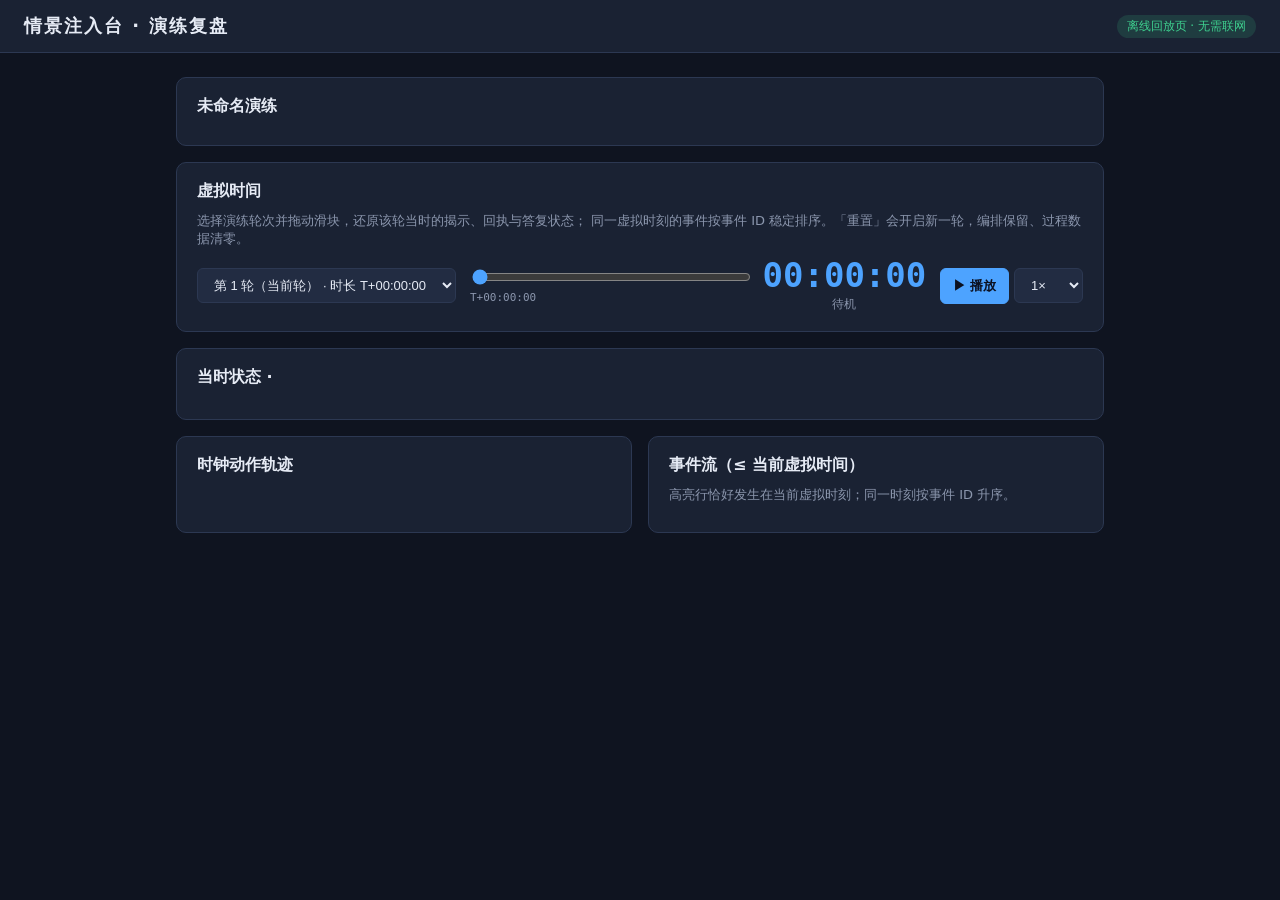
==== app/static/replay_template.html @ 9edbafb0 "GSB 4345916a-6830-50e6-8900-4aa218619b08 initial: platform archive" ====
<!DOCTYPE html>
<html lang="zh-CN">
<head>
<meta charset="UTF-8">
<meta name="viewport" content="width=device-width, initial-scale=1.0">
<title>演练复盘 · 离线回放</title>
<style>
  :root {
    --bg:#0f1420; --panel:#1a2233; --panel-2:#222c42; --text:#e6ebf5; --muted:#8b96ad;
    --accent:#4da3ff; --green:#3ecf8e; --amber:#f5b942; --red:#ef5b6b; --border:#2c3852;
  }
  * { box-sizing: border-box; }
  body { margin:0; font-family:"PingFang SC","Microsoft YaHei",system-ui,sans-serif;
         background:var(--bg); color:var(--text); min-height:100vh; }
  .topbar { display:flex; align-items:center; justify-content:space-between; gap:12px;
            padding:14px 24px; border-bottom:1px solid var(--border); background:var(--panel);
            flex-wrap:wrap; }
  .topbar h1 { font-size:18px; margin:0; letter-spacing:2px; }
  .offline { font-size:12px; color:var(--green); background:rgba(62,207,142,.15);
             padding:3px 10px; border-radius:999px; }
  main { max-width:960px; margin:24px auto; padding:0 16px; }
  .panel { background:var(--panel); border:1px solid var(--border); border-radius:10px;
           padding:18px 20px; margin-bottom:16px; }
  .panel h2 { margin:0 0 10px; font-size:16px; }
  .panel h3 { margin:14px 0 8px; font-size:14px; color:var(--muted); }
  .hint { color:var(--muted); font-size:13px; margin:4px 0 10px; }
  .meta-grid { display:grid; grid-template-columns:repeat(auto-fit,minmax(160px,1fr));
               gap:8px 16px; font-size:13px; }
  .meta-grid div span { color:var(--muted); margin-right:6px; }

  .replay-bar { display:grid; grid-template-columns:auto 1fr auto auto; gap:14px;
                align-items:center; }
  .clock-big { font-family:ui-monospace,monospace; font-size:34px; font-weight:700;
               font-variant-numeric:tabular-nums; color:var(--accent); line-height:1;
               min-width:150px; text-align:center; }
  .clock-sub { text-align:center; font-size:12px; color:var(--muted); margin-top:4px; }
  input[type=range] { width:100%; accent-color:var(--accent); }
  select, button { background:var(--panel-2); border:1px solid var(--border); border-radius:6px;
                   color:var(--text); padding:8px 12px; font-size:13px; cursor:pointer; }
  button { font-weight:600; }
  button.primary { background:var(--accent); color:#0b1020; border-color:var(--accent); }
  .ticks { display:flex; justify-content:space-between; font-size:11px; color:var(--muted);
           margin-top:2px; font-family:ui-monospace,monospace; }

  .card-list { list-style:none; margin:0; padding:0; }
  .card-item { background:var(--panel-2); border:1px solid var(--border);
               border-left:4px solid var(--muted); border-radius:8px; padding:12px 14px;
               margin-bottom:10px; }
  .card-item.revealed { border-left-color:var(--green); }
  .card-item.pending  { opacity:.7; }
  .card-meta { display:flex; justify-content:space-between; align-items:center; gap:8px;
               font-size:12px; color:var(--muted); margin-bottom:4px; flex-wrap:wrap; }
  .card-trigger { font-family:ui-monospace,monospace; color:var(--accent); }
  .badge { padding:2px 8px; border-radius:999px; font-size:11px; white-space:nowrap; }
  .badge-revealed { background:rgba(62,207,142,.15); color:var(--green); }
  .badge-pending  { background:rgba(139,150,173,.15); color:var(--muted); }
  .badge-all    { background:rgba(77,163,255,.15); color:var(--accent); }
  .badge-target { background:rgba(245,185,66,.15); color:var(--amber); }
  .card-title { font-weight:700; margin-bottom:4px; }
  .card-content { font-size:14px; white-space:pre-wrap; }
  .sub { margin-top:8px; padding-top:8px; border-top:1px dashed var(--border); font-size:12px;
         display:flex; flex-wrap:wrap; gap:6px; align-items:center; }
  .chip { padding:2px 8px; border-radius:999px; font-size:11px; }
  .chip-ok   { background:rgba(62,207,142,.15); color:var(--green); }
  .chip-wait { background:rgba(139,150,173,.15); color:var(--muted); }
  .chip-lock { background:rgba(245,185,66,.15); color:var(--amber); }
  .gate-waiting  { color:var(--amber); }
  .gate-unlocked { color:var(--green); }
  .gate-timeout  { color:var(--red); }
  details.ans { margin-top:6px; background:var(--panel); border:1px solid var(--border);
                border-radius:6px; padding:6px 10px; font-size:12px; width:100%; }
  details.ans summary { cursor:pointer; color:var(--accent); }
  .ans-body { white-space:pre-wrap; margin:6px 0 2px; color:var(--text); }
  .ans-meta { color:var(--muted); font-size:11px; }

  table { width:100%; border-collapse:collapse; font-size:12px; }
  th, td { text-align:left; padding:6px 8px; border-bottom:1px solid var(--border);
           vertical-align:top; }
  th { color:var(--muted); font-weight:600; }
  td.mono, .mono { font-family:ui-monospace,monospace; }
  tr.at-t { background:rgba(77,163,255,.08); }
  .tag { display:inline-block; padding:1px 7px; border-radius:4px; font-size:11px;
         background:rgba(77,163,255,.15); color:var(--accent); white-space:nowrap; }
  .tag.clock,.tag.reset { background:rgba(245,185,66,.15); color:var(--amber); }
  .tag.reveal { background:rgba(62,207,142,.15); color:var(--green); }
  .tag.recv { background:rgba(139,150,173,.15); color:var(--muted); }
  .empty { color:var(--muted); font-size:13px; }
  .two-col { display:grid; grid-template-columns:1fr 1fr; gap:16px; }
  @media (max-width:760px) { .two-col { grid-template-columns:1fr; }
    .replay-bar { grid-template-columns:1fr; justify-items:stretch; }
    .clock-big { min-width:0; } }
</style>
</head>
<body>
<header class="topbar">
  <h1>情景注入台 · 演练复盘</h1>
  <span class="offline">离线回放页 · 无需联网</span>
</header>

<main>
  <section class="panel">
    <h2 id="room-name">复盘包</h2>
    <div class="meta-grid" id="meta-grid"></div>
    <noscript><p class="hint">__REVIEW_DATA_SUMMARY__。启用 JavaScript 后可拖动虚拟时间回放。</p></noscript>
  </section>

  <section class="panel">
    <h2>虚拟时间</h2>
    <p class="hint">选择演练轮次并拖动滑块，还原该轮当时的揭示、回执与答复状态；
      同一虚拟时刻的事件按事件 ID 稳定排序。「重置」会开启新一轮，编排保留、过程数据清零。</p>
    <div class="replay-bar">
      <select id="round-select" title="演练轮次"></select>
      <div>
        <input id="time-slider" type="range" min="0" max="1" step="50" value="0">
        <div class="ticks"><span id="tick-start">T+00:00:00</span><span id="tick-end"></span></div>
      </div>
      <div>
        <div class="clock-big" id="clock">00:00:00</div>
        <div class="clock-sub" id="clock-sub">待机</div>
      </div>
      <div>
        <button id="btn-play" class="primary">▶ 播放</button>
        <select id="speed" title="播放速度">
          <option value="1">1×</option>
          <option value="4">4×</option>
          <option value="20">20×</option>
          <option value="60">60×</option>
        </select>
      </div>
    </div>
  </section>

  <section class="panel">
    <h2>当时状态 · <span id="state-at" class="hint"></span></h2>
    <p id="cards-empty" class="empty hidden"></p>
    <ul id="card-list" class="card-list"></ul>
  </section>

  <div class="two-col">
    <section class="panel">
      <h2>时钟动作轨迹</h2>
      <div id="clock-actions"></div>
    </section>
    <section class="panel">
      <h2>事件流（≤ 当前虚拟时间）</h2>
      <p class="hint">高亮行恰好发生在当前虚拟时刻；同一时刻按事件 ID 升序。</p>
      <div id="event-log"></div>
    </section>
  </div>
</main>

<script>
'use strict';
/* 复盘数据在导出时由服务端内联（data.json 的同一份内容，已脱敏：
   不含房间码、组加入码、观察 token）。页面零外链，file:// 直接打开即可运行。 */
window.__REVIEW_DATA__ = "__REPLAY_DATA_JSON__";

(function () {
  const D = window.__REVIEW_DATA__;
  const $ = (s) => document.querySelector(s);

  /* ---------------------------------------------------------- 工具 */
  function fmt(ms) {
    const s = Math.max(0, Math.floor(ms / 1000));
    const h = String(Math.floor(s / 3600)).padStart(2, '0');
    const m = String(Math.floor((s % 3600) / 60)).padStart(2, '0');
    const sec = String(s % 60).padStart(2, '0');
    return `${h}:${m}:${sec}`;
  }
  function wallFmt(t) {
    if (!t) return '';
    const d = new Date(t * 1000);
    const p = (n) => String(n).padStart(2, '0');
    return `${d.getFullYear()}-${p(d.getMonth() + 1)}-${p(d.getDate())} ` +
           `${p(d.getHours())}:${p(d.getMinutes())}:${p(d.getSeconds())}`;
  }
  function esc(s) {
    return String(s == null ? '' : s).replace(/[&<>"]/g,
      (c) => ({ '&': '&amp;', '<': '&lt;', '>': '&gt;', '"': '&quot;' }[c]));
  }
  const TYPE_LABEL = {
    group_added: '组建组', group_renamed: '组改名', group_removed: '组删除',
    card_added: '卡片编排', card_removed: '卡片删除', card_revealed: '卡片揭示',
    receipt_updated: '回执', answer_updated: '答复', answer_lock_updated: '答复锁定',
    gate_updated: '门槛', clock: '时钟', reset: '重置',
  };
  const TYPE_CLASS = {
    card_revealed: 'reveal', receipt_updated: 'recv', answer_updated: 'recv',
    clock: 'clock', reset: 'reset',
  };
  function eventSummary(ev) {
    const p = ev.payload || {};
    switch (ev.type) {
      case 'card_added': return `#${p.seq} ${p.title}（T+${fmt((p.trigger_seconds || 0) * 1000)}）`;
      case 'card_removed': return `卡片 #${p.id}`;
      case 'card_revealed': return `#${p.seq} ${p.title}${p.timed_out ? '（超时揭示）' : ''}`;
      case 'group_added': return `组建组：${p.name}`;
      case 'group_renamed': return `组 #${p.id} → ${p.name}`;
      case 'group_removed': return `组 #${p.id} 删除`;
      case 'receipt_updated': return `卡片 #${p.card_id} · 组 #${p.group_id} · ${p.acked ? '已收到' : '撤销'}`;
      case 'answer_updated': return `卡片 #${p.card_id} · 组 #${p.group_id} · v${p.revision}`;
      case 'answer_lock_updated': return `卡片 #${p.card_id} · ${p.answers_locked ? '锁定' : '开放'}`;
      case 'gate_updated': return `卡片 #${p.card_id} · ${p.gate ? p.gate.state : ''}`;
      case 'clock': return `${({ started: '开始', paused: '暂停', resumed: '继续' })[p.action] || p.action} → T+${fmt(p.elapsed_ms || 0)}`;
      case 'reset': return `重置，开启新一轮`;
      default: return '';
    }
  }

  /* ---------------------------------------------------------- 回放状态推导 */
  const groups = new Map();   // 持久编排：组（跨重置保留）
  const cards = new Map();    // 持久编排：卡片定义（跨重置保留）

  function groupName(id) {
    const g = groups.get(id);
    return g ? g.name : `#${id}`;
  }

  /* 截至 (round, t) 的「持久编排」：纯事件重放——应用更早轮次的全部
     增删改事件 + 当前轮 vtime <= t 的事件，按事件 ID 升序。
     编排跨重置保留（reset 不产生组/卡片事件）；卡片仅在其删除事件
     生效后消失，更早时刻仍可见；空演练（无任何编排事件）自然为空。 */
  function applyEntities(round, t) {
    groups.clear(); cards.clear();
    D.events
      .filter((e) => e.round < round || (e.round === round && e.vtime_ms <= t))
      .sort((a, b) => a.id - b.id)
      .forEach((e) => {
        const p = e.payload || {};
        if (e.type === 'group_added') groups.set(p.id, { id: p.id, name: p.name });
        else if (e.type === 'group_renamed') {
          const g = groups.get(p.id); if (g) g.name = p.name;
        } else if (e.type === 'group_removed') groups.delete(p.id);
        else if (e.type === 'card_added') cards.set(p.id, Object.assign({ removed: false }, p));
        else if (e.type === 'card_removed') cards.delete(p.id);
      });
  }

  /* 当前轮 [0, t] 的过程状态：揭示 / 回执 / 答复（含版本轨迹）/ 锁定 / 时钟 */
  function roundState(round, t) {
    const evs = D.events
      .filter((e) => e.round === round && e.vtime_ms <= t)
      .sort((a, b) => a.id - b.id);
    const revealed = new Map();   // cardId -> card_revealed 载荷
    const receipts = new Map();   // cardId -> Map(gid -> bool)
    const answers = new Map();    // cardId -> Map(gid -> 最新版本)
    const versions = new Map();   // cardId -> Map(gid -> [版本...])
    const locks = new Map();      // cardId -> bool
    let clock = { action: null, status: 'idle', vtime_ms: 0 };
    evs.forEach((e) => {
      const p = e.payload || {};
      switch (e.type) {
        case 'card_revealed':
          revealed.set(p.id, Object.assign({ at_ms: e.vtime_ms }, p));
          locks.set(p.id, !!p.answers_locked);
          break;
        case 'receipt_updated': {
          if (!revealed.has(p.card_id)) break;
          const m = receipts.get(p.card_id) || new Map();
          m.set(p.group_id, !!p.acked);
          receipts.set(p.card_id, m);
          break;
        }
        case 'answer_updated': {
          const m = answers.get(p.card_id) || new Map();
          m.set(p.group_id, { body: p.body, revision: p.revision, updated_at: p.updated_at, at_ms: e.vtime_ms });
          answers.set(p.card_id, m);
          const vm = versions.get(p.card_id) || new Map();
          const list = vm.get(p.group_id) || [];
          list.push({ body: p.body, revision: p.revision, at_ms: e.vtime_ms, event_id: e.id });
          vm.set(p.group_id, list);
          versions.set(p.card_id, vm);
          break;
        }
        case 'answer_lock_updated':
          locks.set(p.card_id, !!p.answers_locked);
          break;
        case 'clock':
          clock = { action: p.action, status: p.status, vtime_ms: p.vtime_ms };
          break;
      }
    });
    return { revealed, receipts, answers, versions, locks, clock };
  }

  function expectedGroups(card) {
    return card.group_id == null ? [...groups.keys()].sort((a, b) => a - b) : [card.group_id];
  }

  /* 门槛状态（与服务端同口径，由当前轮回执推导） */
  function gateState(card, rs, t) {
    const g = card.gate;
    if (!g || !g.depends_on_card_id) return null;
    const selfRevealed = rs.revealed.get(card.id);
    if (selfRevealed) {
      return { state: selfRevealed.timed_out ? 'timeout' : 'unlocked', g };
    }
    // 未揭示：以前置卡当前轮的回执判断 waiting / unlocked
    const depCard = cards.get(g.depends_on_card_id);
    if (!depCard) return { state: 'waiting', g, pending: [] };
    const expected = expectedGroups(depCard);
    const acked = rs.receipts.get(depCard.id);
    const pending = expected.filter((gid) => !(acked && acked.get(gid)));
    return { state: pending.length ? 'waiting' : 'unlocked', g, pending, dep: depCard };
  }

  /* ---------------------------------------------------------- 渲染 */
  const slider = $('#time-slider');
  const roundSelect = $('#round-select');
  let curRound = 0, curT = 0, playTimer = null;

  function rounds() { return D.rounds && D.rounds.length ? D.rounds : [{ round: 0, ended: false, end_ms: 0 }]; }

  function renderMeta() {
    $('#room-name').textContent = (D.room && D.room.name) || '未命名演练';
    const r = rounds()[curRound] || rounds()[0];
    const rows = [
      ['导出水位', `事件 #${D.high_water_event_id}`],
      ['生成时刻', wallFmt(D.generated_at)],
      ['当前查看', `第 ${curRound + 1} 轮 · T+${fmt(curT)}`],
      ['编排卡片', `${(D.orchestration.cards || []).length} 张`],
      ['已揭示（水位）', `${(D.revealed_cards || []).length} 张`],
      ['时钟动作', `${(D.clock_actions || []).length} 个`],
    ];
    $('#meta-grid').innerHTML = rows.map(([k, v]) =>
      `<div><span>${k}</span><strong>${esc(v)}</strong></div>`).join('');
  }

  function renderRoundSelect() {
    const rs = rounds();
    roundSelect.innerHTML = '';
    rs.forEach((r) => {
      const opt = document.createElement('option');
      opt.value = String(r.round);
      opt.textContent = `第 ${r.round + 1} 轮${r.ended ? '（已重置结束）' : '（当前轮）'}` +
        ` · 时长 T+${fmt(r.end_ms || 0)}`;
      roundSelect.appendChild(opt);
    });
    roundSelect.value = String(Math.min(curRound, rs.length - 1));
    curRound = parseInt(roundSelect.value, 10);
  }

  function renderSlider() {
    const r = rounds()[curRound];
    const max = Math.max(1, r.end_ms || 0);
    slider.max = String(max);
    curT = Math.min(curT, max);
    slider.value = String(curT);
    $('#tick-end').textContent = `T+${fmt(r.end_ms || 0)}`;
  }

  function renderState() {
    applyEntities(curRound, curT);
    const rs = roundState(curRound, curT);
    $('#clock').textContent = fmt(curT);
    const st = rs.clock.action === null ? '待机（本轮尚未开始）'
      : ({ started: '进行中', paused: '已暂停', resumed: '进行中' })[rs.clock.action] || rs.clock.status;
    $('#clock-sub').textContent = st;
    $('#state-at').textContent =
      `第 ${curRound + 1} 轮 · T+${fmt(curT)} / T+${fmt(rounds()[curRound].end_ms || 0)}`;

    const list = $('#card-list');
    list.innerHTML = '';
    const all = [...cards.values()]
      .sort((a, b) => (a.trigger_seconds - b.trigger_seconds) || a.seq - b.seq);
    const visible = all; // 复盘为主持人视角：展示全部编排，未揭示卡置灰
    $('#cards-empty').classList.toggle('hidden', visible.length > 0);
    $('#cards-empty').textContent = visible.length === 0
      ? '（空演练）水位时刻没有任何参与组与卡片：本复盘包仍可正常打开与拖动。' : '';

    for (const card of visible) {
      const rev = rs.revealed.get(card.id);
      const li = document.createElement('li');
      li.className = 'card-item ' + (rev ? 'revealed' : 'pending');

      const target = card.group_id == null
        ? '<span class="badge badge-all">全员</span>'
        : `<span class="badge badge-target">仅 ${esc(groupName(card.group_id))}</span>`;
      const stateBadge = rev
        ? `<span class="badge badge-revealed">已揭示 T+${fmt(rev.at_ms)}</span>`
        : (card.trigger_seconds * 1000 <= curT
            ? '<span class="badge badge-pending">到点未揭示（门槛等待中）</span>'
            : '<span class="badge badge-pending">待触发</span>');
      li.innerHTML = `
        <div class="card-meta">
          <span><span class="card-trigger">T+${fmt(card.trigger_seconds * 1000)}</span>
            · #${card.seq} ${target}
            ${rs.locks.get(card.id) ? '<span class="chip chip-lock">🔒 答复已锁定</span>' : ''}
          </span>
          <span>${stateBadge}</span>
        </div>
        <div class="card-title">${esc(card.title)}</div>
        ${card.content ? `<div class="card-content">${esc(card.content)}</div>` : ''}`;

      const gate = gateState(card, rs, curT);
      if (gate) {
        const d = document.createElement('div');
        d.className = `sub gate-${gate.state}`;
        if (gate.state === 'waiting') {
          d.textContent = `⏳ 回执门槛：等待前置 #${gate.g.depends_on_seq} 集齐回执` +
            (gate.pending && gate.pending.length
              ? `（未回执：${gate.pending.map(groupName).map(esc).join('、')}）` : '');
        } else if (gate.state === 'unlocked') {
          d.textContent = `🔓 回执门槛已解锁（前置 #${gate.g.depends_on_seq}）`;
        } else {
          d.textContent = `⏰ 超时揭示（前置 #${gate.g.depends_on_seq} 回执未集齐）`;
        }
        li.appendChild(d);
      }

      if (rev) {
        li.appendChild(receiptBlock(card, rs));
        li.appendChild(answerBlock(card, rs));
      }
      list.appendChild(li);
    }
  }

  function receiptBlock(card, rs) {
    const box = document.createElement('div');
    box.className = 'sub';
    const expected = expectedGroups(card);
    if (!expected.length) { box.innerHTML = '<span class="empty">无参与组</span>'; return box; }
    const m = rs.receipts.get(card.id);
    const acked = expected.filter((gid) => m && m.get(gid));
    box.innerHTML = `<strong>回执 ${acked.length}/${expected.length}</strong>`;
    expected.forEach((gid) => {
      const ok = m && m.get(gid);
      const chip = document.createElement('span');
      chip.className = 'chip ' + (ok ? 'chip-ok' : 'chip-wait');
      chip.textContent = (ok ? '✓ ' : '未回执 · ') + groupName(gid);
      box.appendChild(chip);
    });
    return box;
  }

  function answerBlock(card, rs) {
    const box = document.createElement('div');
    box.className = 'sub';
    box.style.flexDirection = 'column';
    box.style.alignItems = 'stretch';
    const expected = expectedGroups(card);
    if (!expected.length) return box;
    const m = rs.answers.get(card.id);
    const submitted = expected.filter((gid) => m && m.get(gid));
    const head = document.createElement('div');
    head.innerHTML = `<strong>答复 ${submitted.length}/${expected.length}</strong>`;
    expected.forEach((gid) => {
      const a = m && m.get(gid);
      const chip = document.createElement('span');
      chip.className = 'chip ' + (a ? 'chip-ok' : 'chip-wait');
      chip.style.marginLeft = '6px';
      chip.textContent = (a ? `✓ v${a.revision} ` : '未提交 · ') + groupName(gid);
      head.appendChild(chip);
    });
    box.appendChild(head);

    const vm = rs.versions.get(card.id);
    expected.forEach((gid) => {
      const a = m && m.get(gid);
      if (!a) return;
      const det = document.createElement('details');
      det.className = 'ans';
      const list = (vm && vm.get(gid)) || [];
      det.innerHTML = `<summary>${esc(groupName(gid))} · 当前 v${a.revision}` +
        `（共 ${list.length} 个版本，点击展开版本轨迹）</summary>`;
      list.slice().reverse().forEach((v) => {
        const body = document.createElement('div');
        body.innerHTML =
          `<div class="ans-meta">v${v.revision} · T+${fmt(v.at_ms)} · 事件 #${v.event_id}</div>` +
          `<div class="ans-body">${esc(v.body) || '（空）'}</div>`;
        det.appendChild(body);
      });
      box.appendChild(det);
    });
    return box;
  }

  function renderClockActions() {
    const host = $('#clock-actions');
    const acts = D.clock_actions || [];
    if (!acts.length) { host.innerHTML = '<p class="empty">本轮演练未操作过时钟。</p>'; return; }
    const label = { started: '开始', paused: '暂停', resumed: '继续', reset: '重置' };
    host.innerHTML = `<table><thead><tr><th>轮次</th><th>动作</th><th>虚拟时间</th><th>墙钟</th></tr></thead><tbody>` +
      acts.map((a) => {
        const at = curRound === a.round && a.vtime_ms <= curT;
        return `<tr class="${at ? 'at-t' : ''}">
          <td class="mono">第${a.round + 1}轮</td>
          <td><span class="tag ${a.action === 'reset' ? 'reset' : 'clock'}">${label[a.action] || a.action}</span></td>
          <td class="mono">T+${fmt(a.vtime_ms)}</td>
          <td class="mono">${wallFmt(a.created_at)}</td></tr>`;
      }).join('') + '</tbody></table>';
  }

  function renderEventLog() {
    const host = $('#event-log');
    const evs = D.events
      .filter((e) => e.round === curRound && e.vtime_ms <= curT)
      .sort((a, b) => a.vtime_ms - b.vtime_ms || a.id - b.id); // 同一时刻按事件 ID 稳定排序
    if (!evs.length) { host.innerHTML = '<p class="empty">截至该虚拟时间尚无事件。</p>'; return; }
    host.innerHTML = `<table><thead><tr><th>虚拟时间</th><th>#</th><th>类型</th><th>内容</th></tr></thead><tbody>` +
      evs.map((e) => {
        const exact = e.vtime_ms === curT;
        return `<tr class="${exact ? 'at-t' : ''}">
          <td class="mono">T+${fmt(e.vtime_ms)}</td>
          <td class="mono">${e.id}</td>
          <td><span class="tag ${TYPE_CLASS[e.type] || ''}">${TYPE_LABEL[e.type] || e.type}</span></td>
          <td>${esc(eventSummary(e))}</td></tr>`;
      }).join('') + '</tbody></table>';
  }

  function renderAll() {
    renderMeta();
    renderSlider();
    renderState();
    renderClockActions();
    renderEventLog();
  }

  /* ---------------------------------------------------------- 交互 */
  roundSelect.onchange = () => {
    curRound = parseInt(roundSelect.value, 10);
    curT = rounds()[curRound].end_ms || 0; // 切轮默认定位到该轮水位时刻
    stopPlay();
    renderAll();
  };
  slider.oninput = () => { stopPlay(); curT = parseInt(slider.value, 10); renderAll(); };

  function stopPlay() {
    if (playTimer) { clearInterval(playTimer); playTimer = null; $('#btn-play').textContent = '▶ 播放'; }
  }
  $('#btn-play').onclick = () => {
    if (playTimer) { stopPlay(); return; }
    const max = rounds()[curRound].end_ms || 0;
    if (curT >= max) curT = 0;
    $('#btn-play').textContent = '⏸ 暂停';
    let last = performance.now();
    playTimer = setInterval(() => {
      const now = performance.now();
      curT += (now - last) * parseFloat($('#speed').value);
      last = now;
      if (curT >= max) { curT = max; stopPlay(); }
      slider.value = String(curT);
      renderAll();
    }, 50);
  };

  /* ---------------------------------------------------------- 初始化 */
  curRound = rounds().length - 1;           // 默认打开最后一轮（水位所在轮）
  renderRoundSelect();
  curRound = parseInt(roundSelect.value, 10);
  curT = rounds()[curRound].end_ms || 0;    // 默认定位到导出水位时刻
  renderAll();
})();
</script>
</body>
</html>
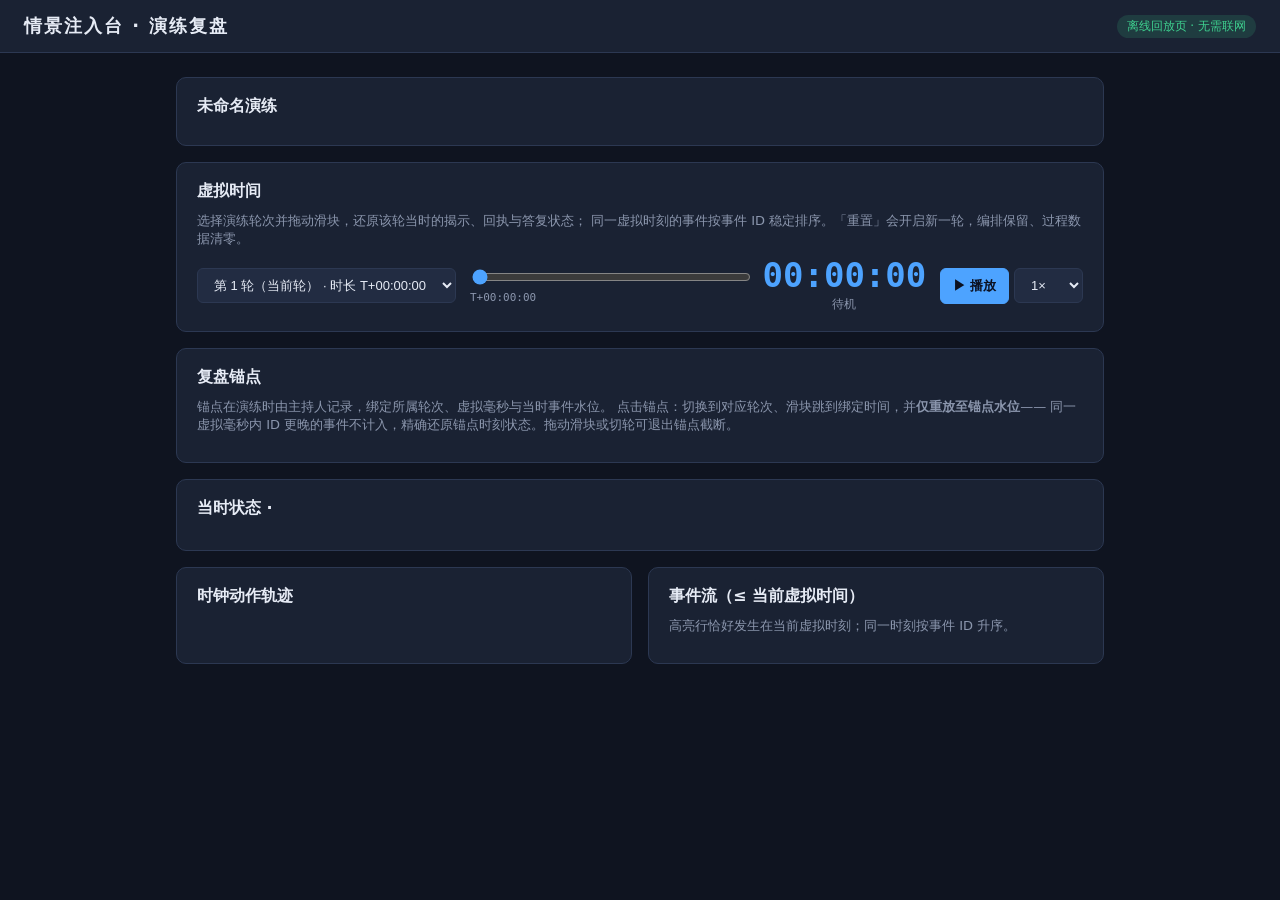
==== commit e27b9570: "GSB 4345916a-6830-50e6-8900-4aa218619b08 A: platform archive" ====
--- a/app/static/replay_template.html
+++ b/app/static/replay_template.html
@@ -86,6 +86,27 @@
   .tag.recv { background:rgba(139,150,173,.15); color:var(--muted); }
   .empty { color:var(--muted); font-size:13px; }
   .two-col { display:grid; grid-template-columns:1fr 1fr; gap:16px; }
+
+  /* 复盘锚点 */
+  .anchor-groups { display:flex; flex-direction:column; gap:10px; }
+  .anchor-round-head { font-size:12px; color:var(--muted); margin:2px 0; }
+  .anchor-list { list-style:none; margin:0; padding:0; display:flex; flex-direction:column; gap:6px; }
+  .anchor-item { background:var(--panel-2); border:1px solid var(--border); border-left:4px solid var(--accent);
+                 border-radius:8px; padding:8px 12px; cursor:pointer; text-align:left; width:100%;
+                 color:var(--text); font-weight:400; }
+  .anchor-item:hover { border-color:var(--accent); background:#26314b; }
+  .anchor-item.active { border-left-color:var(--amber); border-color:var(--amber); }
+  .anchor-item-head { display:flex; align-items:center; gap:8px; flex-wrap:wrap; }
+  .anchor-item-title { font-weight:700; font-size:13px; flex:1; min-width:0;
+                       overflow:hidden; text-overflow:ellipsis; white-space:nowrap; }
+  .anchor-item-time { font-family:ui-monospace,monospace; font-size:11px; color:var(--accent); white-space:nowrap; }
+  .anchor-item-note { color:var(--muted); font-size:12px; margin-top:4px; white-space:pre-wrap; }
+  .anchor-item-meta { color:var(--muted); font-size:10px; margin-top:3px; font-family:ui-monospace,monospace; }
+  .cap-banner { display:none; margin-top:10px; padding:7px 12px; border-radius:6px;
+                background:rgba(245,185,66,.12); border:1px solid rgba(245,185,66,.4);
+                color:var(--amber); font-size:12px; align-items:center; gap:10px; flex-wrap:wrap; }
+  .cap-banner.on { display:flex; }
+  .cap-banner button { padding:3px 10px; font-size:12px; font-weight:400; }
   @media (max-width:760px) { .two-col { grid-template-columns:1fr; }
     .replay-bar { grid-template-columns:1fr; justify-items:stretch; }
     .clock-big { min-width:0; } }
@@ -128,6 +149,18 @@
         </select>
       </div>
     </div>
+    <div id="cap-banner" class="cap-banner">
+      <span id="cap-text"></span>
+      <button id="btn-clear-cap">返回完整水位视图</button>
+    </div>
+  </section>
+
+  <section class="panel" id="anchor-panel">
+    <h2>复盘锚点</h2>
+    <p class="hint">锚点在演练时由主持人记录，绑定所属轮次、虚拟毫秒与当时事件水位。
+      点击锚点：切换到对应轮次、滑块跳到绑定时间，并<strong>仅重放至锚点水位</strong>——
+      同一虚拟毫秒内 ID 更晚的事件不计入，精确还原锚点时刻状态。拖动滑块或切轮可退出锚点截断。</p>
+    <div id="anchor-groups" class="anchor-groups"></div>
   </section>
 
   <section class="panel">
@@ -219,11 +252,14 @@
   /* 截至 (round, t) 的「持久编排」：纯事件重放——应用更早轮次的全部
      增删改事件 + 当前轮 vtime <= t 的事件，按事件 ID 升序。
      编排跨重置保留（reset 不产生组/卡片事件）；卡片仅在其删除事件
-     生效后消失，更早时刻仍可见；空演练（无任何编排事件）自然为空。 */
-  function applyEntities(round, t) {
+     生效后消失，更早时刻仍可见；空演练（无任何编排事件）自然为空。
+     capId 非 null 时再按事件 ID 截断（锚点还原：同刻更晚事件不计入）。
+     事件 ID 全局单调，更早轮次的事件 ID 必然更小，统一过滤安全。 */
+  function applyEntities(round, t, capId) {
     groups.clear(); cards.clear();
     D.events
-      .filter((e) => e.round < round || (e.round === round && e.vtime_ms <= t))
+      .filter((e) => (capId == null || e.id <= capId) &&
+        (e.round < round || (e.round === round && e.vtime_ms <= t)))
       .sort((a, b) => a.id - b.id)
       .forEach((e) => {
         const p = e.payload || {};
@@ -236,10 +272,13 @@
       });
   }
 
-  /* 当前轮 [0, t] 的过程状态：揭示 / 回执 / 答复（含版本轨迹）/ 锁定 / 时钟 */
-  function roundState(round, t) {
+  /* 当前轮 [0, t] 的过程状态：揭示 / 回执 / 答复（含版本轨迹）/ 锁定 / 时钟。
+     capId 非 null（锚点还原）时，只消费 id <= capId 的事件——这精确还原
+     锚点绑定水位：即便另一事件与锚点同一虚拟毫秒，只要 ID 更晚也不计入。 */
+  function roundState(round, t, capId) {
     const evs = D.events
-      .filter((e) => e.round === round && e.vtime_ms <= t)
+      .filter((e) => (capId == null || e.id <= capId) &&
+        e.round === round && e.vtime_ms <= t)
       .sort((a, b) => a.id - b.id);
     const revealed = new Map();   // cardId -> card_revealed 载荷
     const receipts = new Map();   // cardId -> Map(gid -> bool)
@@ -308,6 +347,12 @@
   const slider = $('#time-slider');
   const roundSelect = $('#round-select');
   let curRound = 0, curT = 0, playTimer = null;
+  let capAnchor = null;   // 锚点还原模式：当前绑定的锚点对象（null = 完整水位视图）
+
+  function anchorsOf(round) {
+    return (D.anchors || []).filter((a) => a.round === round)
+      .sort((a, b) => a.vtime_ms - b.vtime_ms || a.id - b.id);
+  }
 
   function rounds() { return D.rounds && D.rounds.length ? D.rounds : [{ round: 0, ended: false, end_ms: 0 }]; }
 
@@ -320,6 +365,7 @@
       ['当前查看', `第 ${curRound + 1} 轮 · T+${fmt(curT)}`],
       ['编排卡片', `${(D.orchestration.cards || []).length} 张`],
       ['已揭示（水位）', `${(D.revealed_cards || []).length} 张`],
+      ['复盘锚点', `${(D.anchors || []).length} 个（本轮 ${anchorsOf(curRound).length}）`],
       ['时钟动作', `${(D.clock_actions || []).length} 个`],
     ];
     $('#meta-grid').innerHTML = rows.map(([k, v]) =>
@@ -350,14 +396,28 @@
   }
 
   function renderState() {
-    applyEntities(curRound, curT);
-    const rs = roundState(curRound, curT);
+    // 锚点还原：所有状态推导只消费 id <= 锚点绑定水位 的事件
+    const capId = capAnchor ? capAnchor.event_id : null;
+    applyEntities(curRound, curT, capId);
+    const rs = roundState(curRound, curT, capId);
     $('#clock').textContent = fmt(curT);
     const st = rs.clock.action === null ? '待机（本轮尚未开始）'
       : ({ started: '进行中', paused: '已暂停', resumed: '进行中' })[rs.clock.action] || rs.clock.status;
     $('#clock-sub').textContent = st;
     $('#state-at').textContent =
-      `第 ${curRound + 1} 轮 · T+${fmt(curT)} / T+${fmt(rounds()[curRound].end_ms || 0)}`;
+      `第 ${curRound + 1} 轮 · T+${fmt(curT)} / T+${fmt(rounds()[curRound].end_ms || 0)}` +
+      (capAnchor ? ` · 锚点截断至事件 #${capAnchor.event_id}` : '');
+
+    // 锚点截断横幅：明确当前为「锚点时刻精确还原」而非完整水位视图
+    const banner = $('#cap-banner');
+    if (capAnchor) {
+      banner.classList.add('on');
+      $('#cap-text').textContent =
+        `⚓ 锚点「${capAnchor.title}」精确还原：第 ${curRound + 1} 轮 T+${fmt(curT)}，` +
+        `仅重放事件 #${capAnchor.event_id} 及之前（同一虚拟毫秒内更晚的事件不计入）。`;
+    } else {
+      banner.classList.remove('on');
+    }
 
     const list = $('#card-list');
     list.innerHTML = '';
@@ -478,7 +538,9 @@
 
   function renderClockActions() {
     const host = $('#clock-actions');
-    const acts = D.clock_actions || [];
+    const capId = capAnchor ? capAnchor.event_id : null;
+    let acts = D.clock_actions || [];
+    if (capId != null) acts = acts.filter((a) => a.event_id <= capId);
     if (!acts.length) { host.innerHTML = '<p class="empty">本轮演练未操作过时钟。</p>'; return; }
     const label = { started: '开始', paused: '暂停', resumed: '继续', reset: '重置' };
     host.innerHTML = `<table><thead><tr><th>轮次</th><th>动作</th><th>虚拟时间</th><th>墙钟</th></tr></thead><tbody>` +
@@ -494,13 +556,16 @@
 
   function renderEventLog() {
     const host = $('#event-log');
+    const capId = capAnchor ? capAnchor.event_id : null;
     const evs = D.events
-      .filter((e) => e.round === curRound && e.vtime_ms <= curT)
+      .filter((e) => (capId == null || e.id <= capId) &&
+        e.round === curRound && e.vtime_ms <= curT)
       .sort((a, b) => a.vtime_ms - b.vtime_ms || a.id - b.id); // 同一时刻按事件 ID 稳定排序
     if (!evs.length) { host.innerHTML = '<p class="empty">截至该虚拟时间尚无事件。</p>'; return; }
     host.innerHTML = `<table><thead><tr><th>虚拟时间</th><th>#</th><th>类型</th><th>内容</th></tr></thead><tbody>` +
       evs.map((e) => {
-        const exact = e.vtime_ms === curT;
+        // 锚点模式下高亮该轮最后一条被重放的事件（即锚点水位边界）
+        const exact = capId != null ? e.id === capId : e.vtime_ms === curT;
         return `<tr class="${exact ? 'at-t' : ''}">
           <td class="mono">T+${fmt(e.vtime_ms)}</td>
           <td class="mono">${e.id}</td>
@@ -509,28 +574,101 @@
       }).join('') + '</tbody></table>';
   }
 
+  /* 复盘锚点：按轮次分组列出（只显示不晚于导出水位的锚点——data.anchors 已在服务端截断）。 */
+  function renderAnchors() {
+    const host = $('#anchor-groups');
+    const all = D.anchors || [];
+    if (!all.length) {
+      host.innerHTML = '<p class="empty">本复盘包不含锚点（导出时主持人尚未记录，或记录晚于导出水位）。</p>';
+      return;
+    }
+    host.innerHTML = '';
+    const byRound = new Map();
+    all.forEach((a) => {
+      if (!byRound.has(a.round)) byRound.set(a.round, []);
+      byRound.get(a.round).push(a);
+    });
+    [...byRound.keys()].sort((a, b) => a - b).forEach((rd) => {
+      const wrap = document.createElement('div');
+      const head = document.createElement('div');
+      head.className = 'anchor-round-head';
+      const meta = rounds()[rd];
+      head.textContent = `第 ${rd + 1} 轮${meta && meta.ended ? '（已重置结束）' : ''}` +
+        ` · ${byRound.get(rd).length} 个锚点`;
+      wrap.appendChild(head);
+      const ul = document.createElement('ul');
+      ul.className = 'anchor-list';
+      anchorsOf(rd).forEach((a) => {
+        const li = document.createElement('li');
+        const btn = document.createElement('button');
+        btn.type = 'button';
+        btn.className = 'anchor-item' +
+          (capAnchor && capAnchor.id === a.id ? ' active' : '');
+        btn.innerHTML =
+          `<div class="anchor-item-head">` +
+            `<span class="anchor-item-title">⚓ ${esc(a.title)}</span>` +
+            `<span class="anchor-item-time">T+${fmt(a.vtime_ms)}</span>` +
+          `</div>` +
+          (a.note ? `<div class="anchor-item-note">${esc(a.note)}</div>` : '') +
+          `<div class="anchor-item-meta">绑定事件水位 #${a.event_id}` +
+          (a.updated_at && a.updated_at !== a.created_at ? ' · 备注已修改' : '') + `</div>`;
+        btn.onclick = () => jumpToAnchor(a);
+        li.appendChild(btn);
+        ul.appendChild(li);
+      });
+      wrap.appendChild(ul);
+      host.appendChild(wrap);
+    });
+  }
+
   function renderAll() {
     renderMeta();
     renderSlider();
     renderState();
+    renderAnchors();
     renderClockActions();
     renderEventLog();
   }
 
   /* ---------------------------------------------------------- 交互 */
+
+  /* 点击锚点：切到绑定轮次、滑块跳到绑定虚拟毫秒、状态仅重放至锚点绑定水位。
+     不修改滑块 max（轮次跨度仍按导出水位）；只要不手动拖走，状态始终
+     按 capId 截断，精确还原同一虚拟时刻内的状态。 */
+  function jumpToAnchor(a) {
+    stopPlay();
+    curRound = Math.max(0, Math.min(a.round, rounds().length - 1));
+    roundSelect.value = String(curRound);
+    renderSlider();
+    capAnchor = a;
+    curT = a.vtime_ms;
+    slider.value = String(curT);
+    renderAll();
+  }
+
+  function clearCap() {
+    if (!capAnchor) return;
+    capAnchor = null;
+    renderAll();
+  }
+  $('#btn-clear-cap').onclick = clearCap;
+
   roundSelect.onchange = () => {
     curRound = parseInt(roundSelect.value, 10);
     curT = rounds()[curRound].end_ms || 0; // 切轮默认定位到该轮水位时刻
+    capAnchor = null;                      // 切轮退出锚点截断
     stopPlay();
     renderAll();
   };
-  slider.oninput = () => { stopPlay(); curT = parseInt(slider.value, 10); renderAll(); };
+  slider.oninput = () => { stopPlay(); capAnchor = null; curT = parseInt(slider.value, 10); renderAll(); };
 
   function stopPlay() {
     if (playTimer) { clearInterval(playTimer); playTimer = null; $('#btn-play').textContent = '▶ 播放'; }
   }
   $('#btn-play').onclick = () => {
     if (playTimer) { stopPlay(); return; }
+    capAnchor = null;  // 播放按完整水位走一遍，退出锚点截断
+    renderAnchors();
     const max = rounds()[curRound].end_ms || 0;
     if (curT >= max) curT = 0;
     $('#btn-play').textContent = '⏸ 暂停';
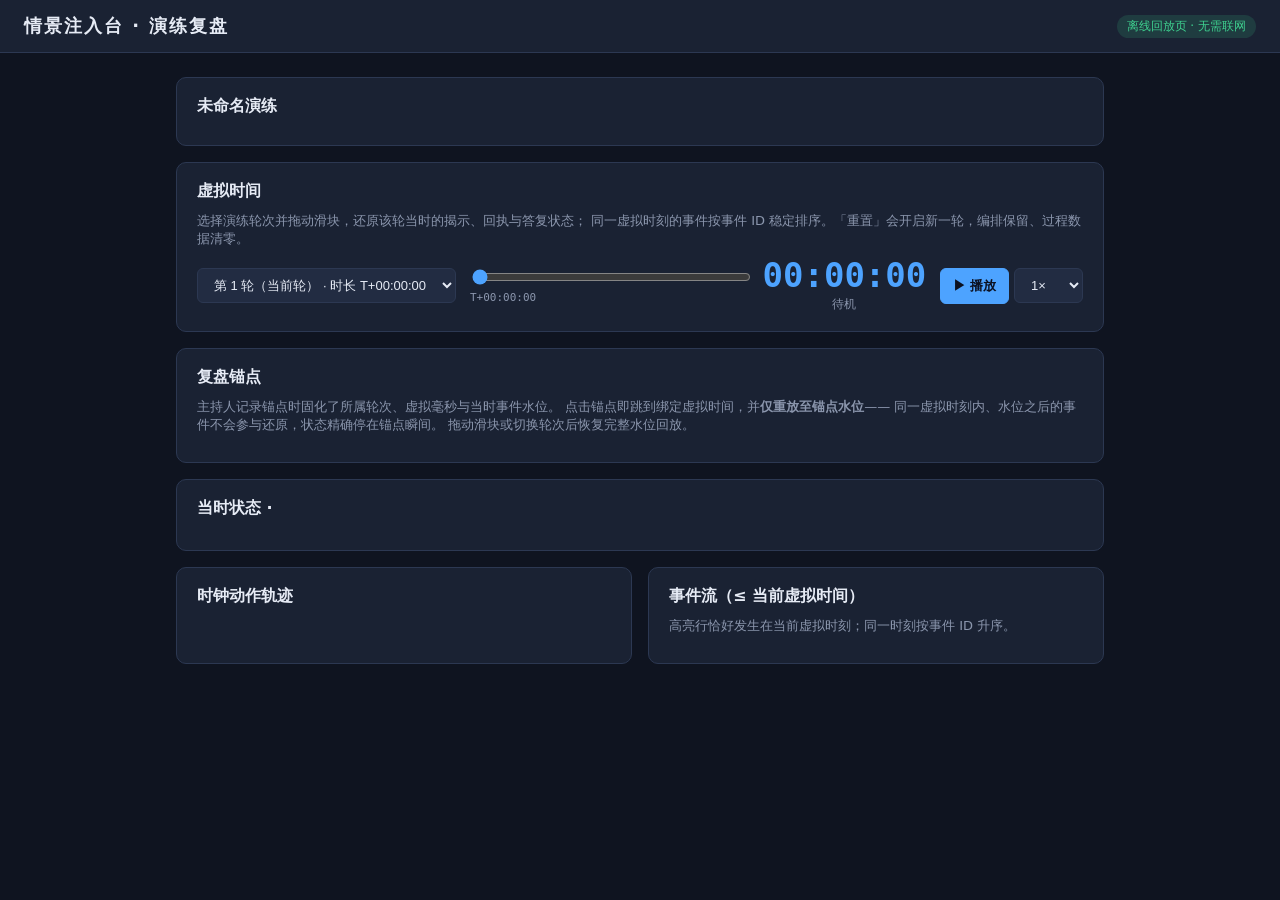
==== commit 4e816364: "GSB 4345916a-6830-50e6-8900-4aa218619b08 B: platform archive" ====
--- a/app/static/replay_template.html
+++ b/app/static/replay_template.html
@@ -84,32 +84,31 @@
   .tag.clock,.tag.reset { background:rgba(245,185,66,.15); color:var(--amber); }
   .tag.reveal { background:rgba(62,207,142,.15); color:var(--green); }
   .tag.recv { background:rgba(139,150,173,.15); color:var(--muted); }
+  .tag.anchor { background:rgba(180,130,255,.18); color:#c9a6ff; }
   .empty { color:var(--muted); font-size:13px; }
   .two-col { display:grid; grid-template-columns:1fr 1fr; gap:16px; }
-
-  /* 复盘锚点 */
-  .anchor-groups { display:flex; flex-direction:column; gap:10px; }
-  .anchor-round-head { font-size:12px; color:var(--muted); margin:2px 0; }
-  .anchor-list { list-style:none; margin:0; padding:0; display:flex; flex-direction:column; gap:6px; }
-  .anchor-item { background:var(--panel-2); border:1px solid var(--border); border-left:4px solid var(--accent);
-                 border-radius:8px; padding:8px 12px; cursor:pointer; text-align:left; width:100%;
-                 color:var(--text); font-weight:400; }
-  .anchor-item:hover { border-color:var(--accent); background:#26314b; }
-  .anchor-item.active { border-left-color:var(--amber); border-color:var(--amber); }
-  .anchor-item-head { display:flex; align-items:center; gap:8px; flex-wrap:wrap; }
-  .anchor-item-title { font-weight:700; font-size:13px; flex:1; min-width:0;
-                       overflow:hidden; text-overflow:ellipsis; white-space:nowrap; }
-  .anchor-item-time { font-family:ui-monospace,monospace; font-size:11px; color:var(--accent); white-space:nowrap; }
-  .anchor-item-note { color:var(--muted); font-size:12px; margin-top:4px; white-space:pre-wrap; }
-  .anchor-item-meta { color:var(--muted); font-size:10px; margin-top:3px; font-family:ui-monospace,monospace; }
-  .cap-banner { display:none; margin-top:10px; padding:7px 12px; border-radius:6px;
-                background:rgba(245,185,66,.12); border:1px solid rgba(245,185,66,.4);
-                color:var(--amber); font-size:12px; align-items:center; gap:10px; flex-wrap:wrap; }
-  .cap-banner.on { display:flex; }
-  .cap-banner button { padding:3px 10px; font-size:12px; font-weight:400; }
   @media (max-width:760px) { .two-col { grid-template-columns:1fr; }
     .replay-bar { grid-template-columns:1fr; justify-items:stretch; }
     .clock-big { min-width:0; } }
+
+  /* 复盘锚点 */
+  .anchor-round { margin:10px 0 4px; font-size:12px; color:var(--muted); font-weight:700; }
+  .anchor-list { list-style:none; margin:0; padding:0; }
+  .anchor-item { background:var(--panel-2); border:1px solid var(--border);
+                 border-left:4px solid #9a6cff; border-radius:8px; padding:9px 12px;
+                 margin-bottom:8px; cursor:pointer; }
+  .anchor-item:hover { border-color:#9a6cff; }
+  .anchor-item.active { background:rgba(154,108,255,.18); border-color:#c9a6ff; }
+  .anchor-head { display:flex; justify-content:space-between; gap:8px; align-items:baseline;
+                 flex-wrap:wrap; }
+  .anchor-title { font-weight:700; font-size:14px; }
+  .anchor-meta { font-size:11px; color:var(--muted); font-family:ui-monospace,monospace;
+                 white-space:nowrap; }
+  .anchor-note { font-size:12px; color:var(--text); margin-top:4px; white-space:pre-wrap; }
+  .anchor-pin { font-size:12px; color:#c9a6ff; margin:0 0 10px; padding:6px 10px;
+                background:rgba(154,108,255,.12); border:1px solid rgba(154,108,255,.4);
+                border-radius:6px; display:none; }
+  .anchor-pin.show { display:block; }
 </style>
 </head>
 <body>
@@ -149,22 +148,20 @@
         </select>
       </div>
     </div>
-    <div id="cap-banner" class="cap-banner">
-      <span id="cap-text"></span>
-      <button id="btn-clear-cap">返回完整水位视图</button>
-    </div>
   </section>
 
-  <section class="panel" id="anchor-panel">
+  <section class="panel">
     <h2>复盘锚点</h2>
-    <p class="hint">锚点在演练时由主持人记录，绑定所属轮次、虚拟毫秒与当时事件水位。
-      点击锚点：切换到对应轮次、滑块跳到绑定时间，并<strong>仅重放至锚点水位</strong>——
-      同一虚拟毫秒内 ID 更晚的事件不计入，精确还原锚点时刻状态。拖动滑块或切轮可退出锚点截断。</p>
-    <div id="anchor-groups" class="anchor-groups"></div>
+    <p class="hint">主持人记录锚点时固化了所属轮次、虚拟毫秒与当时事件水位。
+      点击锚点即跳到绑定虚拟时间，并<strong>仅重放至锚点水位</strong>——
+      同一虚拟时刻内、水位之后的事件不会参与还原，状态精确停在锚点瞬间。
+      拖动滑块或切换轮次后恢复完整水位回放。</p>
+    <div id="anchors"></div>
   </section>
 
   <section class="panel">
     <h2>当时状态 · <span id="state-at" class="hint"></span></h2>
+    <div id="anchor-pin" class="anchor-pin"></div>
     <p id="cards-empty" class="empty hidden"></p>
     <ul id="card-list" class="card-list"></ul>
   </section>
@@ -252,14 +249,14 @@
   /* 截至 (round, t) 的「持久编排」：纯事件重放——应用更早轮次的全部
      增删改事件 + 当前轮 vtime <= t 的事件，按事件 ID 升序。
      编排跨重置保留（reset 不产生组/卡片事件）；卡片仅在其删除事件
-     生效后消失，更早时刻仍可见；空演练（无任何编排事件）自然为空。
-     capId 非 null 时再按事件 ID 截断（锚点还原：同刻更晚事件不计入）。
-     事件 ID 全局单调，更早轮次的事件 ID 必然更小，统一过滤安全。 */
-  function applyEntities(round, t, capId) {
+     生效后消失，更早时刻仍可见；空演练（无任何编排事件）自然为空。 */
+  function applyEntities(round, t, cutId) {
     groups.clear(); cards.clear();
+    // 前序轮次只取该轮 reset 之前（即事件归属该轮）的事件；切轮由时间线的
+    // round 归属天然保证。锚点截断时对全部轮次统一叠加事件 ID 上限。
     D.events
-      .filter((e) => (capId == null || e.id <= capId) &&
-        (e.round < round || (e.round === round && e.vtime_ms <= t)))
+      .filter((e) => e.round < round || (e.round === round && e.vtime_ms <= t))
+      .filter((e) => cutId == null || e.id <= cutId)
       .sort((a, b) => a.id - b.id)
       .forEach((e) => {
         const p = e.payload || {};
@@ -273,12 +270,12 @@
   }
 
   /* 当前轮 [0, t] 的过程状态：揭示 / 回执 / 答复（含版本轨迹）/ 锁定 / 时钟。
-     capId 非 null（锚点还原）时，只消费 id <= capId 的事件——这精确还原
-     锚点绑定水位：即便另一事件与锚点同一虚拟毫秒，只要 ID 更晚也不计入。 */
-  function roundState(round, t, capId) {
+     cutId != null 时再按事件 ID 截断（锚点还原：仅重放至锚点绑定水位，
+     同一虚拟时刻内水位之后的事件不参与，状态精确停在锚点瞬间）。 */
+  function roundState(round, t, cutId) {
     const evs = D.events
-      .filter((e) => (capId == null || e.id <= capId) &&
-        e.round === round && e.vtime_ms <= t)
+      .filter((e) => e.round === round && e.vtime_ms <= t)
+      .filter((e) => cutId == null || e.id <= cutId)
       .sort((a, b) => a.id - b.id);
     const revealed = new Map();   // cardId -> card_revealed 载荷
     const receipts = new Map();   // cardId -> Map(gid -> bool)
@@ -347,12 +344,10 @@
   const slider = $('#time-slider');
   const roundSelect = $('#round-select');
   let curRound = 0, curT = 0, playTimer = null;
-  let capAnchor = null;   // 锚点还原模式：当前绑定的锚点对象（null = 完整水位视图）
-
-  function anchorsOf(round) {
-    return (D.anchors || []).filter((a) => a.round === round)
-      .sort((a, b) => a.vtime_ms - b.vtime_ms || a.id - b.id);
-  }
+  // 点击锚点后：cutEventId = 锚点绑定水位（仅重放 id <= 水位的事件）；
+  // null = 按导出完整水位回放。activeAnchorId 仅用于列表高亮。
+  let cutEventId = null, activeAnchorId = null;
+  const anchorsAll = Array.isArray(D.anchors) ? D.anchors : [];
 
   function rounds() { return D.rounds && D.rounds.length ? D.rounds : [{ round: 0, ended: false, end_ms: 0 }]; }
 
@@ -365,8 +360,8 @@
       ['当前查看', `第 ${curRound + 1} 轮 · T+${fmt(curT)}`],
       ['编排卡片', `${(D.orchestration.cards || []).length} 张`],
       ['已揭示（水位）', `${(D.revealed_cards || []).length} 张`],
-      ['复盘锚点', `${(D.anchors || []).length} 个（本轮 ${anchorsOf(curRound).length}）`],
       ['时钟动作', `${(D.clock_actions || []).length} 个`],
+      ['复盘锚点', `${anchorsAll.length} 个`],
     ];
     $('#meta-grid').innerHTML = rows.map(([k, v]) =>
       `<div><span>${k}</span><strong>${esc(v)}</strong></div>`).join('');
@@ -396,28 +391,14 @@
   }
 
   function renderState() {
-    // 锚点还原：所有状态推导只消费 id <= 锚点绑定水位 的事件
-    const capId = capAnchor ? capAnchor.event_id : null;
-    applyEntities(curRound, curT, capId);
-    const rs = roundState(curRound, curT, capId);
+    applyEntities(curRound, curT, cutEventId);
+    const rs = roundState(curRound, curT, cutEventId);
     $('#clock').textContent = fmt(curT);
     const st = rs.clock.action === null ? '待机（本轮尚未开始）'
       : ({ started: '进行中', paused: '已暂停', resumed: '进行中' })[rs.clock.action] || rs.clock.status;
-    $('#clock-sub').textContent = st;
+    $('#clock-sub').textContent = cutEventId == null ? st : `${st} · 锚点回放中`;
     $('#state-at').textContent =
-      `第 ${curRound + 1} 轮 · T+${fmt(curT)} / T+${fmt(rounds()[curRound].end_ms || 0)}` +
-      (capAnchor ? ` · 锚点截断至事件 #${capAnchor.event_id}` : '');
-
-    // 锚点截断横幅：明确当前为「锚点时刻精确还原」而非完整水位视图
-    const banner = $('#cap-banner');
-    if (capAnchor) {
-      banner.classList.add('on');
-      $('#cap-text').textContent =
-        `⚓ 锚点「${capAnchor.title}」精确还原：第 ${curRound + 1} 轮 T+${fmt(curT)}，` +
-        `仅重放事件 #${capAnchor.event_id} 及之前（同一虚拟毫秒内更晚的事件不计入）。`;
-    } else {
-      banner.classList.remove('on');
-    }
+      `第 ${curRound + 1} 轮 · T+${fmt(curT)} / T+${fmt(rounds()[curRound].end_ms || 0)}`;
 
     const list = $('#card-list');
     list.innerHTML = '';
@@ -538,9 +519,8 @@
 
   function renderClockActions() {
     const host = $('#clock-actions');
-    const capId = capAnchor ? capAnchor.event_id : null;
-    let acts = D.clock_actions || [];
-    if (capId != null) acts = acts.filter((a) => a.event_id <= capId);
+    const acts = (D.clock_actions || [])
+      .filter((a) => cutEventId == null || a.event_id <= cutEventId);
     if (!acts.length) { host.innerHTML = '<p class="empty">本轮演练未操作过时钟。</p>'; return; }
     const label = { started: '开始', paused: '暂停', resumed: '继续', reset: '重置' };
     host.innerHTML = `<table><thead><tr><th>轮次</th><th>动作</th><th>虚拟时间</th><th>墙钟</th></tr></thead><tbody>` +
@@ -556,16 +536,14 @@
 
   function renderEventLog() {
     const host = $('#event-log');
-    const capId = capAnchor ? capAnchor.event_id : null;
     const evs = D.events
-      .filter((e) => (capId == null || e.id <= capId) &&
-        e.round === curRound && e.vtime_ms <= curT)
+      .filter((e) => e.round === curRound && e.vtime_ms <= curT)
+      .filter((e) => cutEventId == null || e.id <= cutEventId)
       .sort((a, b) => a.vtime_ms - b.vtime_ms || a.id - b.id); // 同一时刻按事件 ID 稳定排序
     if (!evs.length) { host.innerHTML = '<p class="empty">截至该虚拟时间尚无事件。</p>'; return; }
     host.innerHTML = `<table><thead><tr><th>虚拟时间</th><th>#</th><th>类型</th><th>内容</th></tr></thead><tbody>` +
       evs.map((e) => {
-        // 锚点模式下高亮该轮最后一条被重放的事件（即锚点水位边界）
-        const exact = capId != null ? e.id === capId : e.vtime_ms === curT;
+        const exact = e.vtime_ms === curT;
         return `<tr class="${exact ? 'at-t' : ''}">
           <td class="mono">T+${fmt(e.vtime_ms)}</td>
           <td class="mono">${e.id}</td>
@@ -574,51 +552,62 @@
       }).join('') + '</tbody></table>';
   }
 
-  /* 复盘锚点：按轮次分组列出（只显示不晚于导出水位的锚点——data.anchors 已在服务端截断）。 */
   function renderAnchors() {
-    const host = $('#anchor-groups');
-    const all = D.anchors || [];
-    if (!all.length) {
-      host.innerHTML = '<p class="empty">本复盘包不含锚点（导出时主持人尚未记录，或记录晚于导出水位）。</p>';
+    const host = $('#anchors');
+    if (!anchorsAll.length) {
+      host.innerHTML = '<p class="empty">本复盘包不含锚点（导出水位之前主持人未记录锚点）。</p>';
       return;
     }
-    host.innerHTML = '';
+    // 按轮次分组；轮次顺序与下拉一致
     const byRound = new Map();
-    all.forEach((a) => {
+    anchorsAll.forEach((a) => {
       if (!byRound.has(a.round)) byRound.set(a.round, []);
       byRound.get(a.round).push(a);
     });
-    [...byRound.keys()].sort((a, b) => a - b).forEach((rd) => {
-      const wrap = document.createElement('div');
-      const head = document.createElement('div');
-      head.className = 'anchor-round-head';
-      const meta = rounds()[rd];
-      head.textContent = `第 ${rd + 1} 轮${meta && meta.ended ? '（已重置结束）' : ''}` +
-        ` · ${byRound.get(rd).length} 个锚点`;
-      wrap.appendChild(head);
+    host.innerHTML = '';
+    [...byRound.keys()].sort((a, b) => a - b).forEach((r) => {
+      const h = document.createElement('div');
+      h.className = 'anchor-round';
+      const meta = rounds()[r];
+      h.textContent = `第 ${r + 1} 轮${meta && meta.ended ? '（已重置结束）' : ''}`;
+      host.appendChild(h);
       const ul = document.createElement('ul');
       ul.className = 'anchor-list';
-      anchorsOf(rd).forEach((a) => {
+      byRound.get(r).forEach((a) => {
         const li = document.createElement('li');
-        const btn = document.createElement('button');
-        btn.type = 'button';
-        btn.className = 'anchor-item' +
-          (capAnchor && capAnchor.id === a.id ? ' active' : '');
-        btn.innerHTML =
-          `<div class="anchor-item-head">` +
-            `<span class="anchor-item-title">⚓ ${esc(a.title)}</span>` +
-            `<span class="anchor-item-time">T+${fmt(a.vtime_ms)}</span>` +
-          `</div>` +
-          (a.note ? `<div class="anchor-item-note">${esc(a.note)}</div>` : '') +
-          `<div class="anchor-item-meta">绑定事件水位 #${a.event_id}` +
-          (a.updated_at && a.updated_at !== a.created_at ? ' · 备注已修改' : '') + `</div>`;
-        btn.onclick = () => jumpToAnchor(a);
-        li.appendChild(btn);
+        li.className = 'anchor-item' + (a.id === activeAnchorId ? ' active' : '');
+        const head = document.createElement('div');
+        head.className = 'anchor-head';
+        const t = document.createElement('span');
+        t.className = 'anchor-title';
+        t.textContent = a.title;
+        head.appendChild(t);
+        const m = document.createElement('span');
+        m.className = 'anchor-meta';
+        m.textContent = `T+${fmt(a.vtime_ms)} · 水位 #${a.bound_event_id}`;
+        head.appendChild(m);
+        li.appendChild(head);
+        if (a.note) {
+          const n = document.createElement('div');
+          n.className = 'anchor-note';
+          n.textContent = a.note;
+          li.appendChild(n);
+        }
+        li.onclick = () => jumpToAnchor(a);
         ul.appendChild(li);
       });
-      wrap.appendChild(ul);
-      host.appendChild(wrap);
+      host.appendChild(ul);
     });
+  }
+
+  function renderAnchorPin() {
+    const pin = $('#anchor-pin');
+    const a = anchorsAll.find((x) => x.id === activeAnchorId) || null;
+    if (!a || cutEventId == null) { pin.className = 'anchor-pin'; pin.innerHTML = ''; return; }
+    pin.className = 'anchor-pin show';
+    pin.innerHTML = `📍 锚点回放：<strong>${esc(a.title)}</strong> · 第 ${a.round + 1} 轮 · ` +
+      `T+${fmt(a.vtime_ms)} · 仅重放事件 #1～#${a.bound_event_id}（同一虚拟时刻内水位之后的事件已排除）。` +
+      `拖动滑块或切换轮次可恢复完整水位回放。`;
   }
 
   function renderAll() {
@@ -626,49 +615,44 @@
     renderSlider();
     renderState();
     renderAnchors();
+    renderAnchorPin();
     renderClockActions();
     renderEventLog();
   }
 
-  /* ---------------------------------------------------------- 交互 */
-
-  /* 点击锚点：切到绑定轮次、滑块跳到绑定虚拟毫秒、状态仅重放至锚点绑定水位。
-     不修改滑块 max（轮次跨度仍按导出水位）；只要不手动拖走，状态始终
-     按 capId 截断，精确还原同一虚拟时刻内的状态。 */
+  /* 点击锚点：切到绑定轮次、滑块跳到绑定虚拟毫秒、按绑定事件 ID 截断回放，
+     精确还原锚点记录瞬间的状态（同一虚拟时刻内晚于水位的事件不参与）。 */
   function jumpToAnchor(a) {
     stopPlay();
-    curRound = Math.max(0, Math.min(a.round, rounds().length - 1));
+    if (rounds().some((r) => r.round === a.round)) curRound = a.round;
     roundSelect.value = String(curRound);
-    renderSlider();
-    capAnchor = a;
-    curT = a.vtime_ms;
-    slider.value = String(curT);
+    curT = Math.max(0, a.vtime_ms);
+    cutEventId = a.bound_event_id;
+    activeAnchorId = a.id;
     renderAll();
   }
 
-  function clearCap() {
-    if (!capAnchor) return;
-    capAnchor = null;
-    renderAll();
-  }
-  $('#btn-clear-cap').onclick = clearCap;
-
+  /* ---------------------------------------------------------- 交互 */
   roundSelect.onchange = () => {
     curRound = parseInt(roundSelect.value, 10);
     curT = rounds()[curRound].end_ms || 0; // 切轮默认定位到该轮水位时刻
-    capAnchor = null;                      // 切轮退出锚点截断
+    cutEventId = null; activeAnchorId = null; // 切轮离开锚点还原点，恢复完整水位
     stopPlay();
     renderAll();
   };
-  slider.oninput = () => { stopPlay(); capAnchor = null; curT = parseInt(slider.value, 10); renderAll(); };
+  slider.oninput = () => {
+    stopPlay();
+    curT = parseInt(slider.value, 10);
+    cutEventId = null; activeAnchorId = null; // 手动拖动后恢复完整水位回放
+    renderAll();
+  };
 
   function stopPlay() {
     if (playTimer) { clearInterval(playTimer); playTimer = null; $('#btn-play').textContent = '▶ 播放'; }
   }
   $('#btn-play').onclick = () => {
     if (playTimer) { stopPlay(); return; }
-    capAnchor = null;  // 播放按完整水位走一遍，退出锚点截断
-    renderAnchors();
+    cutEventId = null; activeAnchorId = null; // 播放按完整水位演进
     const max = rounds()[curRound].end_ms || 0;
     if (curT >= max) curT = 0;
     $('#btn-play').textContent = '⏸ 暂停';
